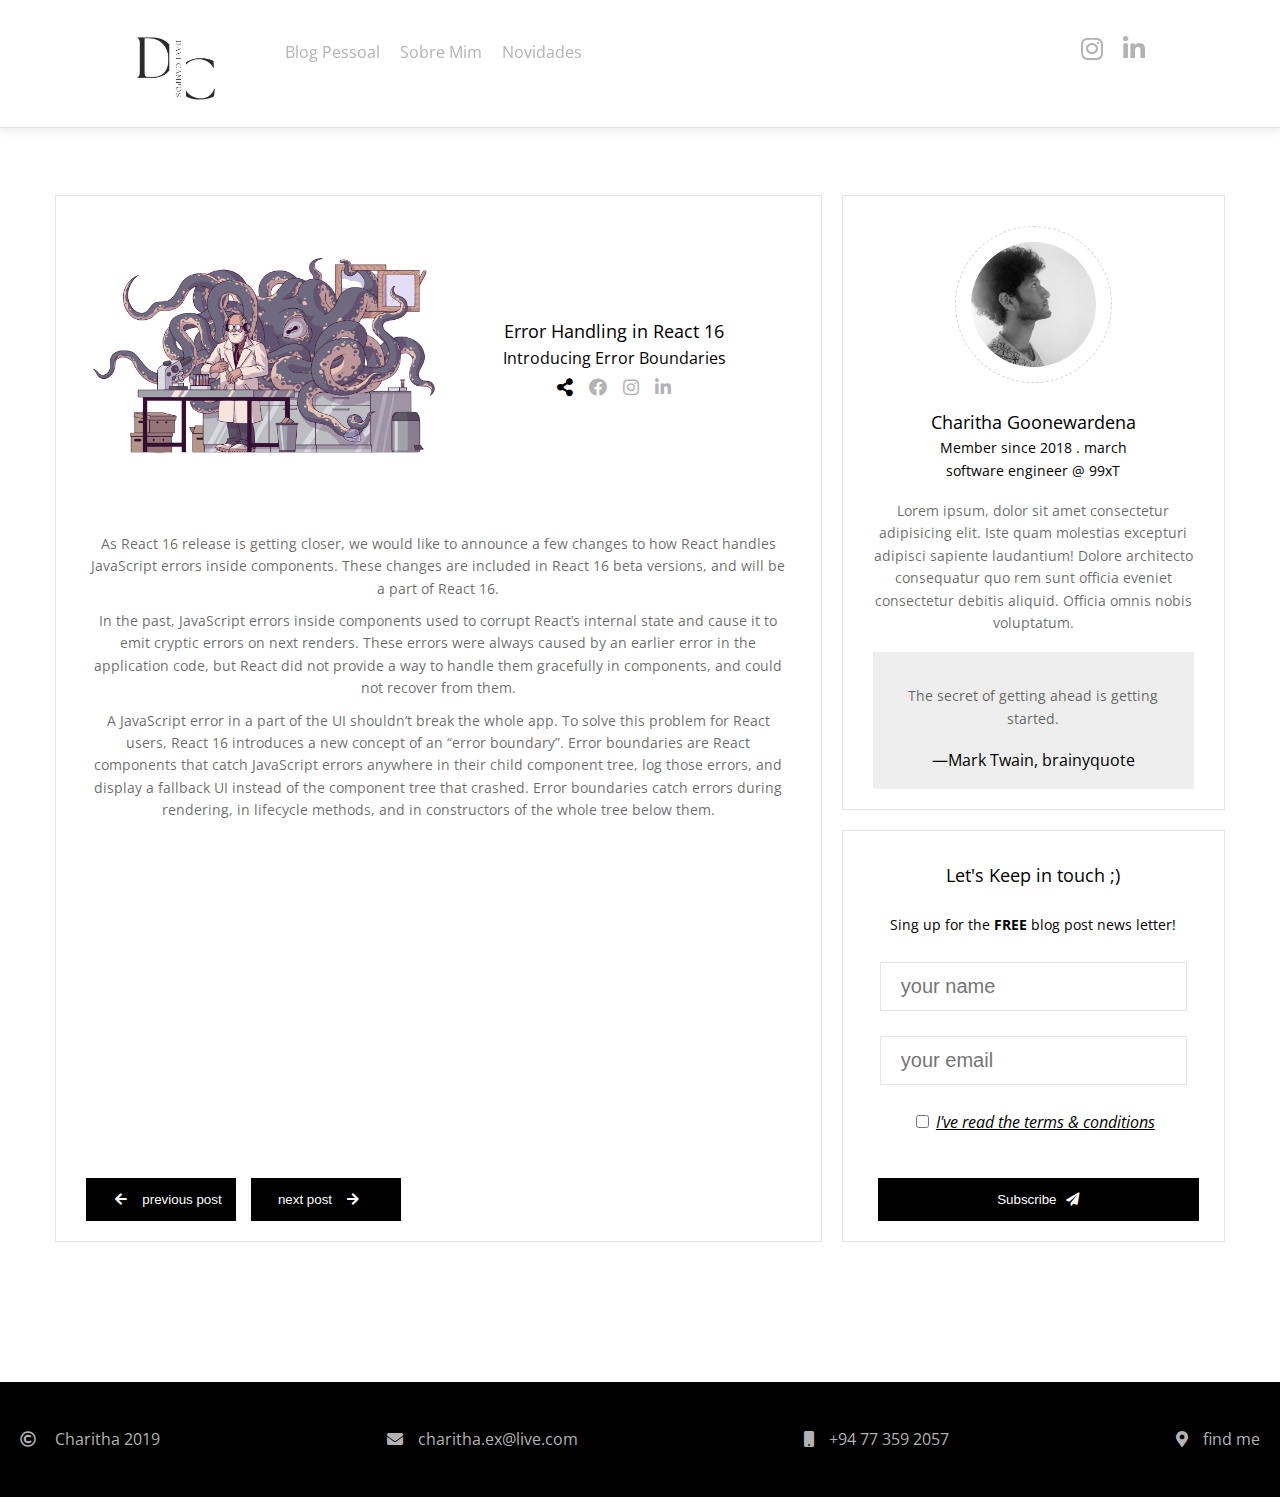
==== pages/blog-news.html @ adb95017 "add de pagina de novidades para o blog pessoal" ====
<!DOCTYPE html>
<html lang="pt-br">
  <head>
    <meta charset="UTF-8" />
    <meta name="viewport" content="width=device-width, initial-scale=1.0" />
    <meta http-equiv="X-UA-Compatible" content="ie=edge" />
    <title>Personal blog - blog #1</title>
    <link rel="stylesheet" href="../styles/pages/blog-post.css" />
    <link
      href="https://fonts.googleapis.com/css?family=Open+Sans:300,400,600,700&display=swap"
      rel="stylesheet"
    />
    <link
      rel="stylesheet"
      href="https://cdnjs.cloudflare.com/ajax/libs/font-awesome/5.11.2/css/all.css"
    />
  </head>
  <body>
    <div class="blog-post-page">
      <header>
        <nav id="menu">
          <ul>
            <li class="logo">
              <figure>
                <img src="../assets/dummy/site-logo.jpg" alt="logo">
              </figure>
            </li>
            <li><a href="../index.html">Blog Pessoal</a></li>
            <li><a href="../pages/blog-post.html">Sobre Mim</a></li>
            <li><a href="#">Novidades</a></li>
            <li class="socials">
              <ul>
                <li>
                 <!-- <a href="https://www.facebook.com/charitha.goonewardena" target="_blank"><i class="fab fa-facebook"></i></a>-->
                </li>
                <li>
                  <a href="#"><i class="fab fa-instagram"></i></a>
                </li>
                <li>
                  <a href="https://www.linkedin.com/in/charitha-g/" target="_blank"><i class="fab fa-linkedin-in"></i></a>
                </li>
              </ul>
            </li>
            <li class="icon" href="javascript:void(0);" onclick="myFunction()">
              <i class="fas fa-bars"></i>
            </li>
          </ul>
        </nav>
      </header>

      <section class="container">
        <section class="blog-post">
          <div class="header">
            <figure>
              <img src="../assets/dummy/eastwood-fatal-error.png" alt="blog-image" />
            </figure>
            <div class="titles">
              <h2>Error Handling in React 16</h2>
              <h3>Introducing Error Boundaries</h3>
                <ul class="socials">
                  <li><i class="fas fa-share-alt"></i></li>
                  <li>
                    <i class="fab fa-facebook"></i>
                  </li>
                  <li>
                    <i class="fab fa-instagram"></i>
                  </li>
                  <li>
                    <i class="fab fa-linkedin-in"></i>
                  </li>
                </ul>
            </div>
          </div>
          <div class="description">
            <p>
              As React 16 release is getting closer, we would like to announce a few changes to how React handles JavaScript errors inside components. These changes are included in React 16 beta versions, and will be a part of React 16.
            </p>
            <p>
              In the past, JavaScript errors inside components used to corrupt React’s internal state and cause it to emit cryptic errors on next renders. These errors were always caused by an earlier error in the application code, but React did not provide a way to handle them gracefully in components, and could not recover from them.
            </p>
            <p>
              A JavaScript error in a part of the UI shouldn’t break the whole app. To solve this problem for React users, React 16 introduces a new concept of an “error boundary”.

Error boundaries are React components that catch JavaScript errors anywhere in their child component tree, log those errors, and display a fallback UI instead of the component tree that crashed. Error boundaries catch errors during rendering, in lifecycle methods, and in constructors of the whole tree below them.
            </p>
          </div>
          <div class="posts-navigation">
            <button class="btn"> <i class="fas fa-arrow-left"></i> previous post</button class="btn">
            <button class="btn">next post <i class="fas fa-arrow-right"></i></button>
          </div>
        </section>
        <section class="author">
          <figure>
            <img src="../assets/dummy/author.jpg" alt="author-image" />
          </figure>
          <h2>Charitha Goonewardena</h2>
          <h3>Member since 2018 . march</h3>
          <h3>software engineer @ 99xT</h3>
          <p>
            Lorem ipsum, dolor sit amet consectetur adipisicing elit. Iste quam
            molestias excepturi adipisci sapiente laudantium! Dolore architecto
            consequatur quo rem sunt officia eveniet consectetur debitis
            aliquid. Officia omnis nobis voluptatum.
          </p>
          <blockquote
            cite="https://www.brainyquote.com/quotes/mark_twain_118964?src=t_motivational"
          >
            <p>
              The secret of getting ahead is getting started.
            </p>
            <footer>—Mark Twain, <cite>brainyquote</cite></footer>
          </blockquote>
        </section>
        <section class="subscribe">
          <h1>Let's Keep in touch ;)</h1>
          <p>Sing up for the <strong>FREE</strong> blog post news letter!</p>
          <input type="text" placeholder="your name" />
          <input type="email" placeholder="your email" />
          <label>
            <input type="checkbox" value="" />
            <ins><i> I've read the terms & conditions </i></ins>
          </label>
          <button class="btn subs-btn">
            Subscribe<i class="fas fa-paper-plane"></i>
          </button>
        </section>
      </section>

      <footer>
        <ul>
          <li><i class="far fa-copyright"></i> Charitha 2019</li>
          <li><i class="fas fa-envelope"></i>charitha.ex@live.com</li>
          <li><i class="fas fa-mobile"></i>+94 77 359 2057</li>
          <li><i class="fas fa-map-marker-alt"></i>find me</li>
        </ul>
      </footer>

      <script>
        function myFunction() {
          var x = document.getElementById("menu");
          console.log("menu clicked");
          console.log(x.className);
          if (x.className === "") {
            x.className += " responsive";
          } else {
            x.className = "";
          }
        }
      </script>
    </div>
  </body>
</html>
---- styles/pages/blog-post.css ----
/* imports common/reusable styles */
@import "../base/reset.css"; /* removes browser default styles */
@import "../base/typography.css"; /* add styles related to font face */
@import "../base/container.css"; /* add styles related to header */
@import "../components/header.css"; /* add styles related to header */
@import "../components/button.css"; /* add styles related to buttons */
@import "../components/input.css"; /* add styles related to buttons */
@import "../components/footer.css"; /* add styles related to footer */

/* Grid layout of the home page */
.blog-post-page {
  display: grid;
  grid-template-columns: 1fr;
  grid-template-areas:
    "header"
    "main"
    "footer";
}

header {
  grid-area: header;
}

.container {
  grid-area: main;
  margin: 70px auto;
}

.author {
  border: 1px solid rgba(0, 0, 0, 0.1);
  margin-top: 20px;
  padding: 30px 30px 20px 30px;
  transition: all 0.3s ease-out;
}

footer {
  grid-area: footer;
}

.blog-post {
  position: relative;
  border: 1px solid rgba(0, 0, 0, 0.1);
  padding: 30px 30px 20px 30px;
  transition: all 0.3s ease-out;
}

.blog-post figure {
  width: 100%;
}

.blog-post figure img {
  width: 100%;
}

.blog-post .titles {
  text-align: center;
  margin-top: 15px;
}

.blog-post .titles ul {
  display: flex;
  justify-content: center;
}

.titles ul li {
  margin: 5px 8px;
}

.titles ul li i {
  font-size: 18px;
  cursor: pointer;
  color: #b3b3b3;
  transition: all 0.5s ease;
}

.titles .socials li:first-child i {
  color: black;
}

.titles ul li i:hover {
  font-size: 18px;
  cursor: pointer;
  color: black;
}

.blog-post .description {
  text-align: center;
  color: rgba(0, 0, 0, 0.603);
  margin-bottom: 65px;
}

.blog-post .description p {
  margin: 10px 0;
}

.blog-post .posts-navigation {
  position: absolute;
  bottom: 20px;
  display: flex;
}

.posts-navigation .btn {
  width: 150px;
  margin-right: 15px;
}
.posts-navigation .btn i {
  margin: 0 15px;
}

.author {
  text-align: center;
}

.author figure {
  width: 125px;
  margin: auto;
  margin-bottom: 25px;
  padding: 15px;
  border-radius: 50%;
  line-height: 0;
  border: 1px dashed rgba(0, 0, 0, 0.171);
}

.author figure img {
  width: 100%;
  border-radius: 50%;
  filter: grayscale(100%);
}

.author h3 {
  font-size: 14px;
}

.author p {
  color: rgba(0, 0, 0, 0.603);
  margin-bottom: 18px;
  margin-top: 18px;
}

.author blockquote {
  padding: 15px;
  background: #eee;
}

.author footer {
  background: #eee;
  margin: 0;
}

.subscribe {
  border: 1px solid rgba(0, 0, 0, 0.1);
  display: flex;
  flex-direction: column;
  align-items: center;
  padding: 30px 30px 20px 30px;
  margin-top: 20px;
}
.subscribe * {
  margin-bottom: 25px;
}

.subscribe h1 {
  font-size: 18px;
}

.subscribe .btn {
  margin: 0 0 0 10px;
}
.subscribe .btn i {
  margin: 0 0 0 10px;
}

@media screen and (min-width: 600px) {
  .blog-post-page {
    display: grid;
    grid-template-columns: 1fr;
    grid-template-areas:
      "header"
      "main"
      "footer";
  }
  .container {
    display: grid;
    grid-template-columns: 2fr 1fr;
    grid-template-areas:
      "blog author"
      "blog subscribe";
    grid-gap: 20px;
  }

  .container {
    grid-area: main;
    margin-top: 145px;
  }

  .blog-post {
    grid-area: blog;
    display: flex;
    flex-direction: column;
  }

  .author {
    grid-area: author;
    margin-top: 0;
  }

  .subscribe {
    grid-area: subscribe;
    margin-top: 0;
  }

  .blog-post .header {
    display: flex;
  }

  .header figure {
    flex: 1;
  }

  .header .titles {
    flex: 1;
    margin: 0;
    display: flex;
    flex-direction: column;
    justify-content: center;
  }

  .blog-post .description {
    margin-top: 25px;
  }
}
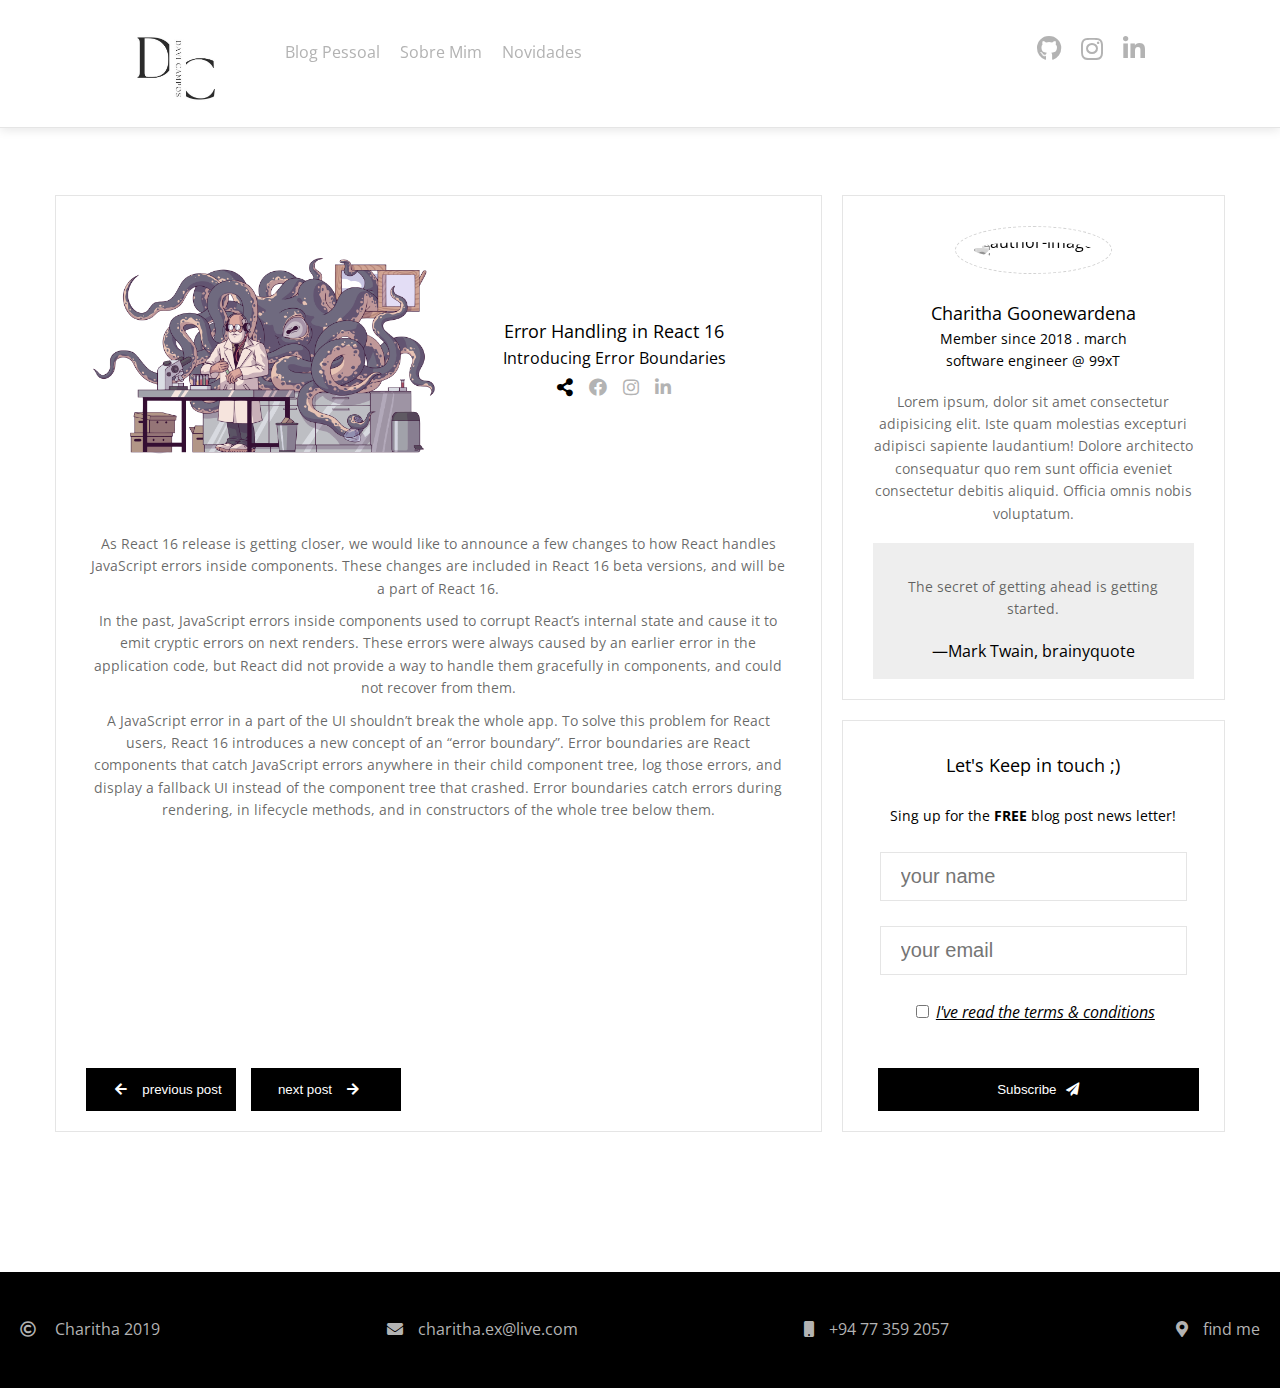
==== commit ba68bdeb: "alteração de links e formatação de paginas" ====
--- a/pages/blog-news.html
+++ b/pages/blog-news.html
@@ -31,7 +31,7 @@
             <li class="socials">
               <ul>
                 <li>
-                 <!-- <a href="https://www.facebook.com/charitha.goonewardena" target="_blank"><i class="fab fa-facebook"></i></a>-->
+                  <a href="https://github.com/DaviOCampos" target="_blank"><i class="fab fa-github"></i></a>
                 </li>
                 <li>
                   <a href="#"><i class="fab fa-instagram"></i></a>
